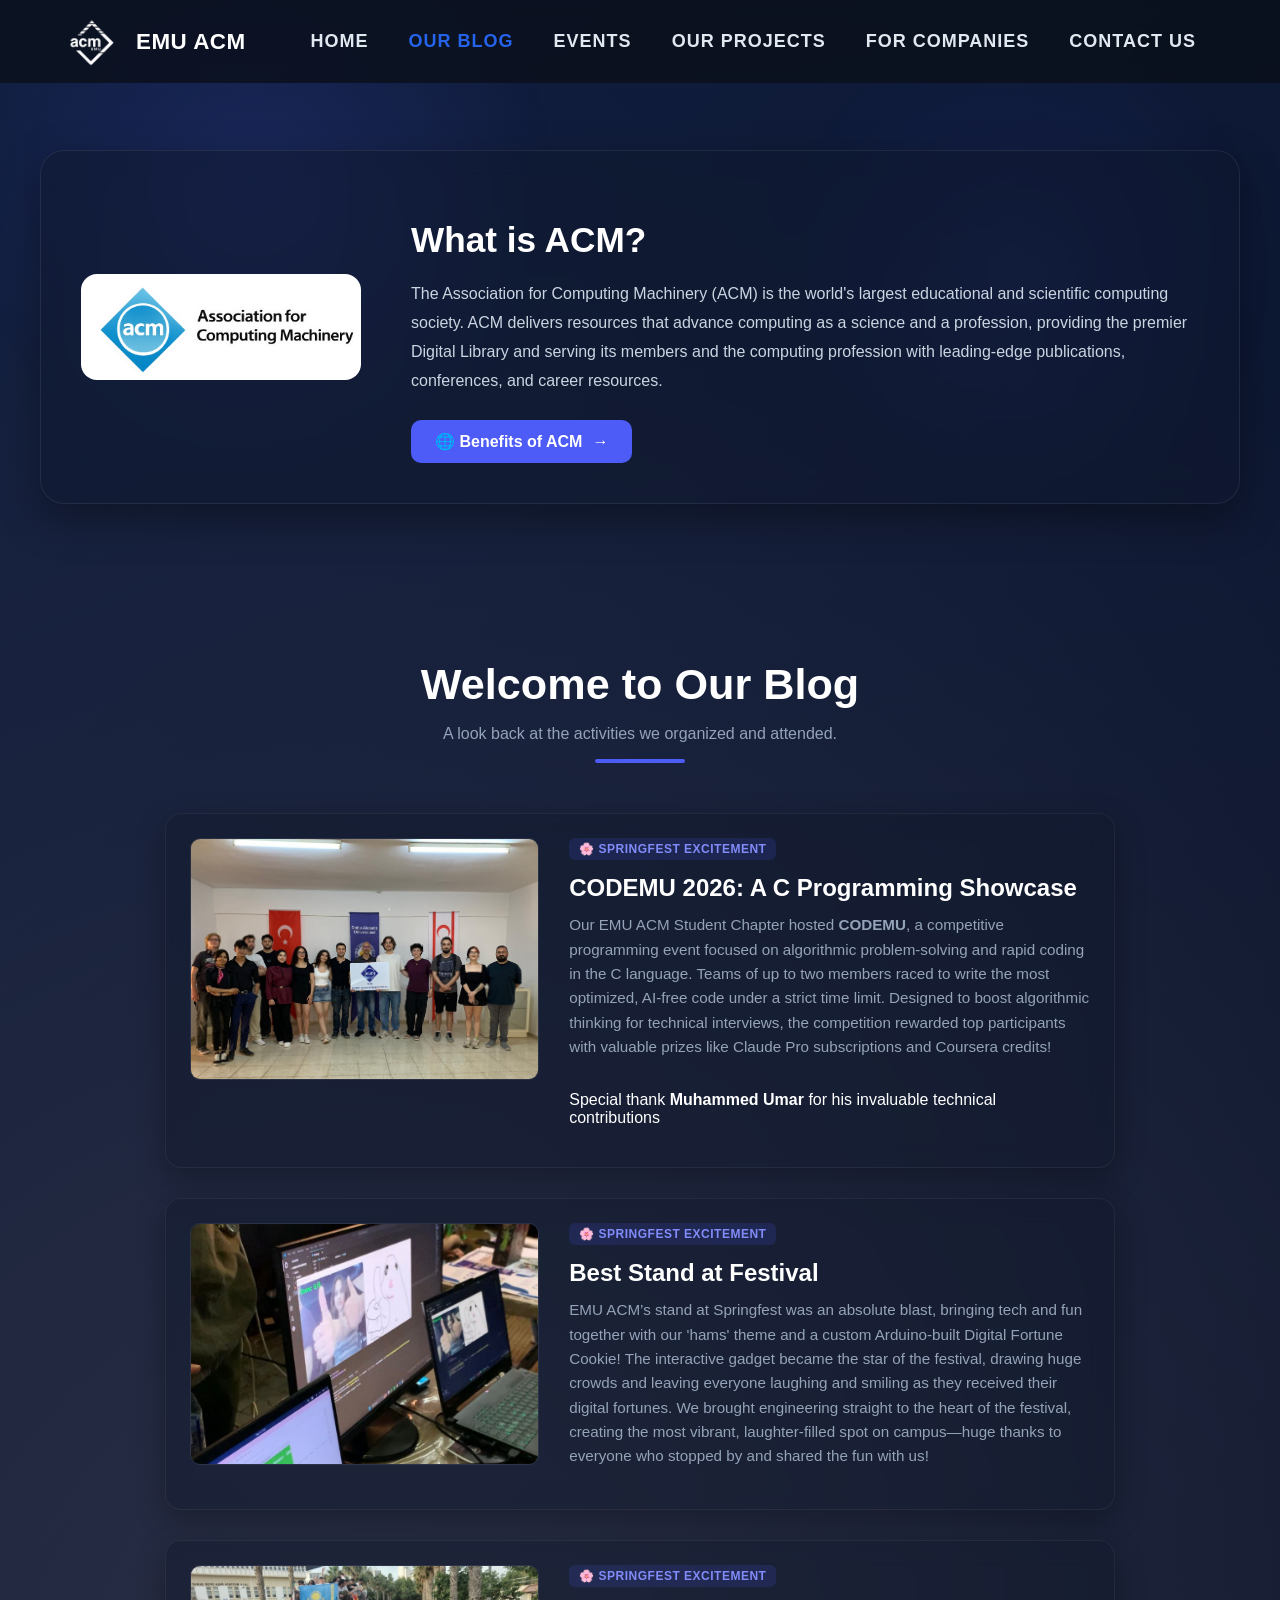
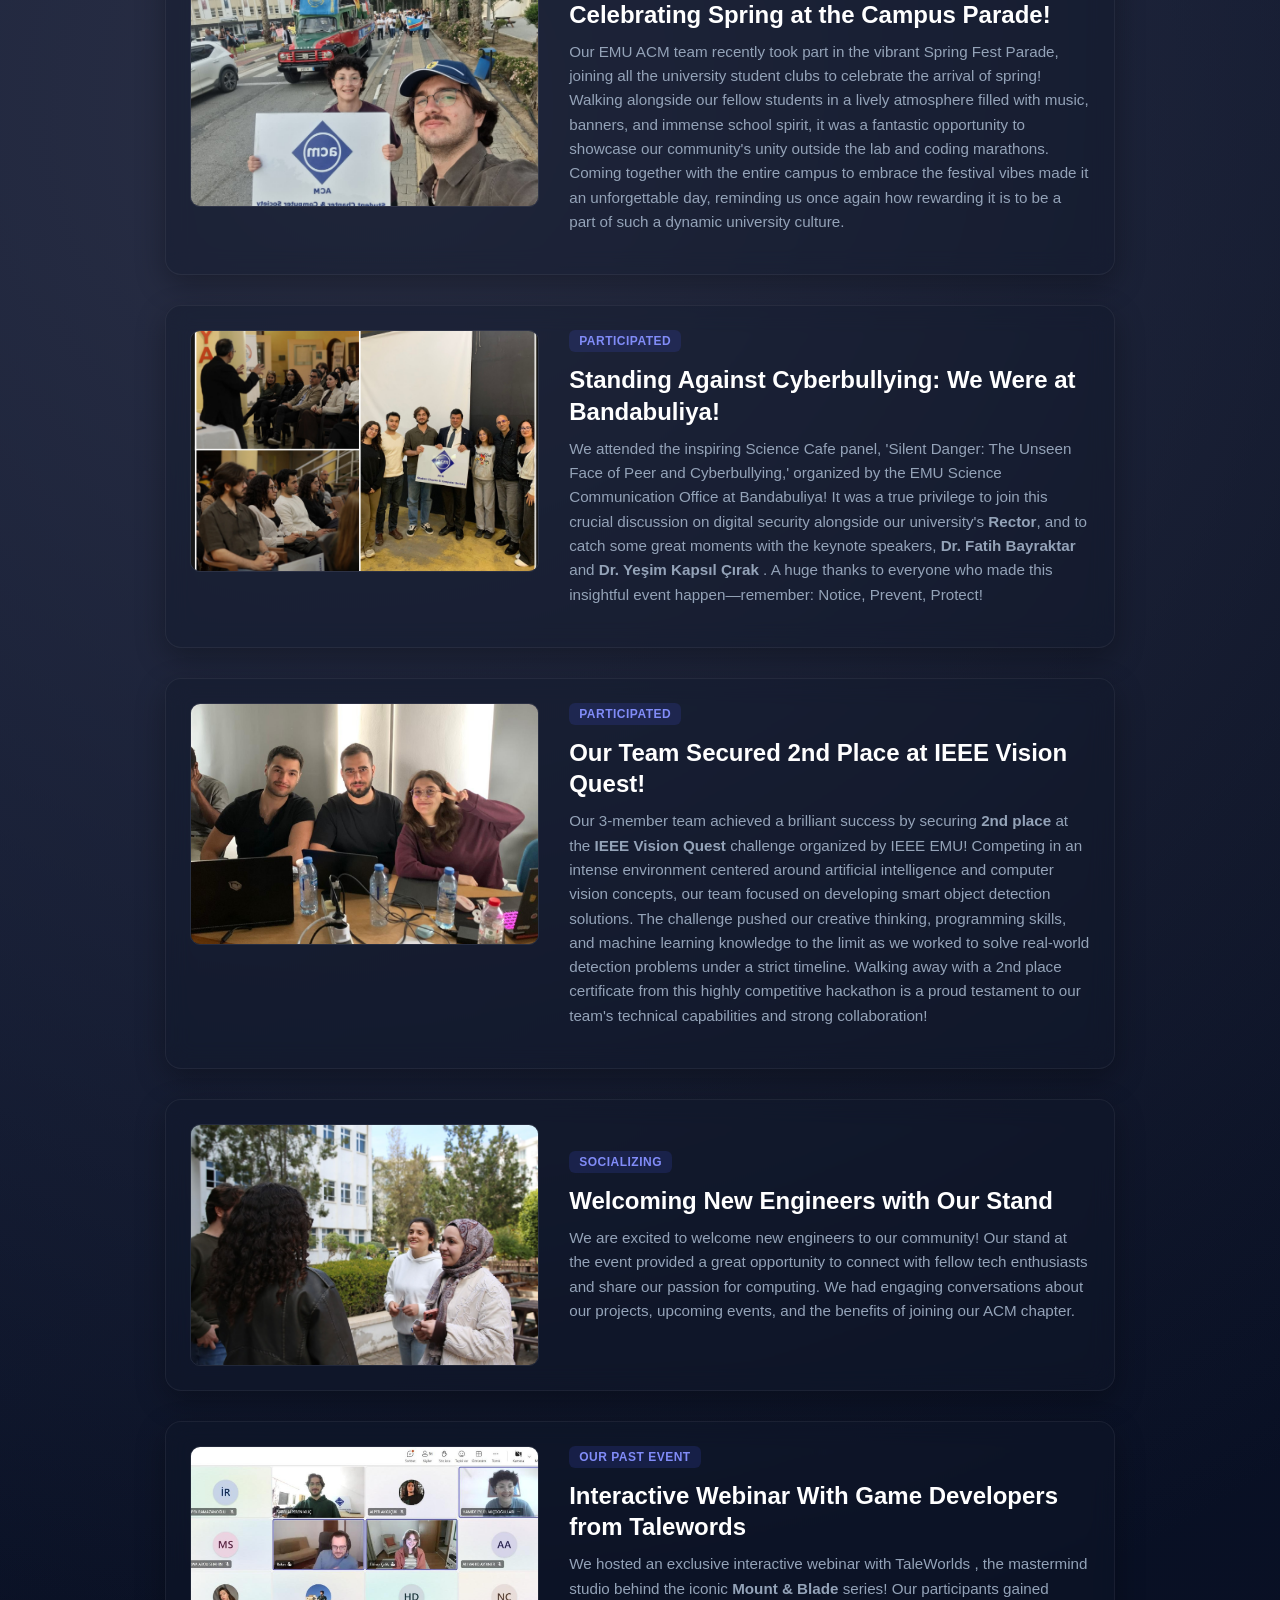
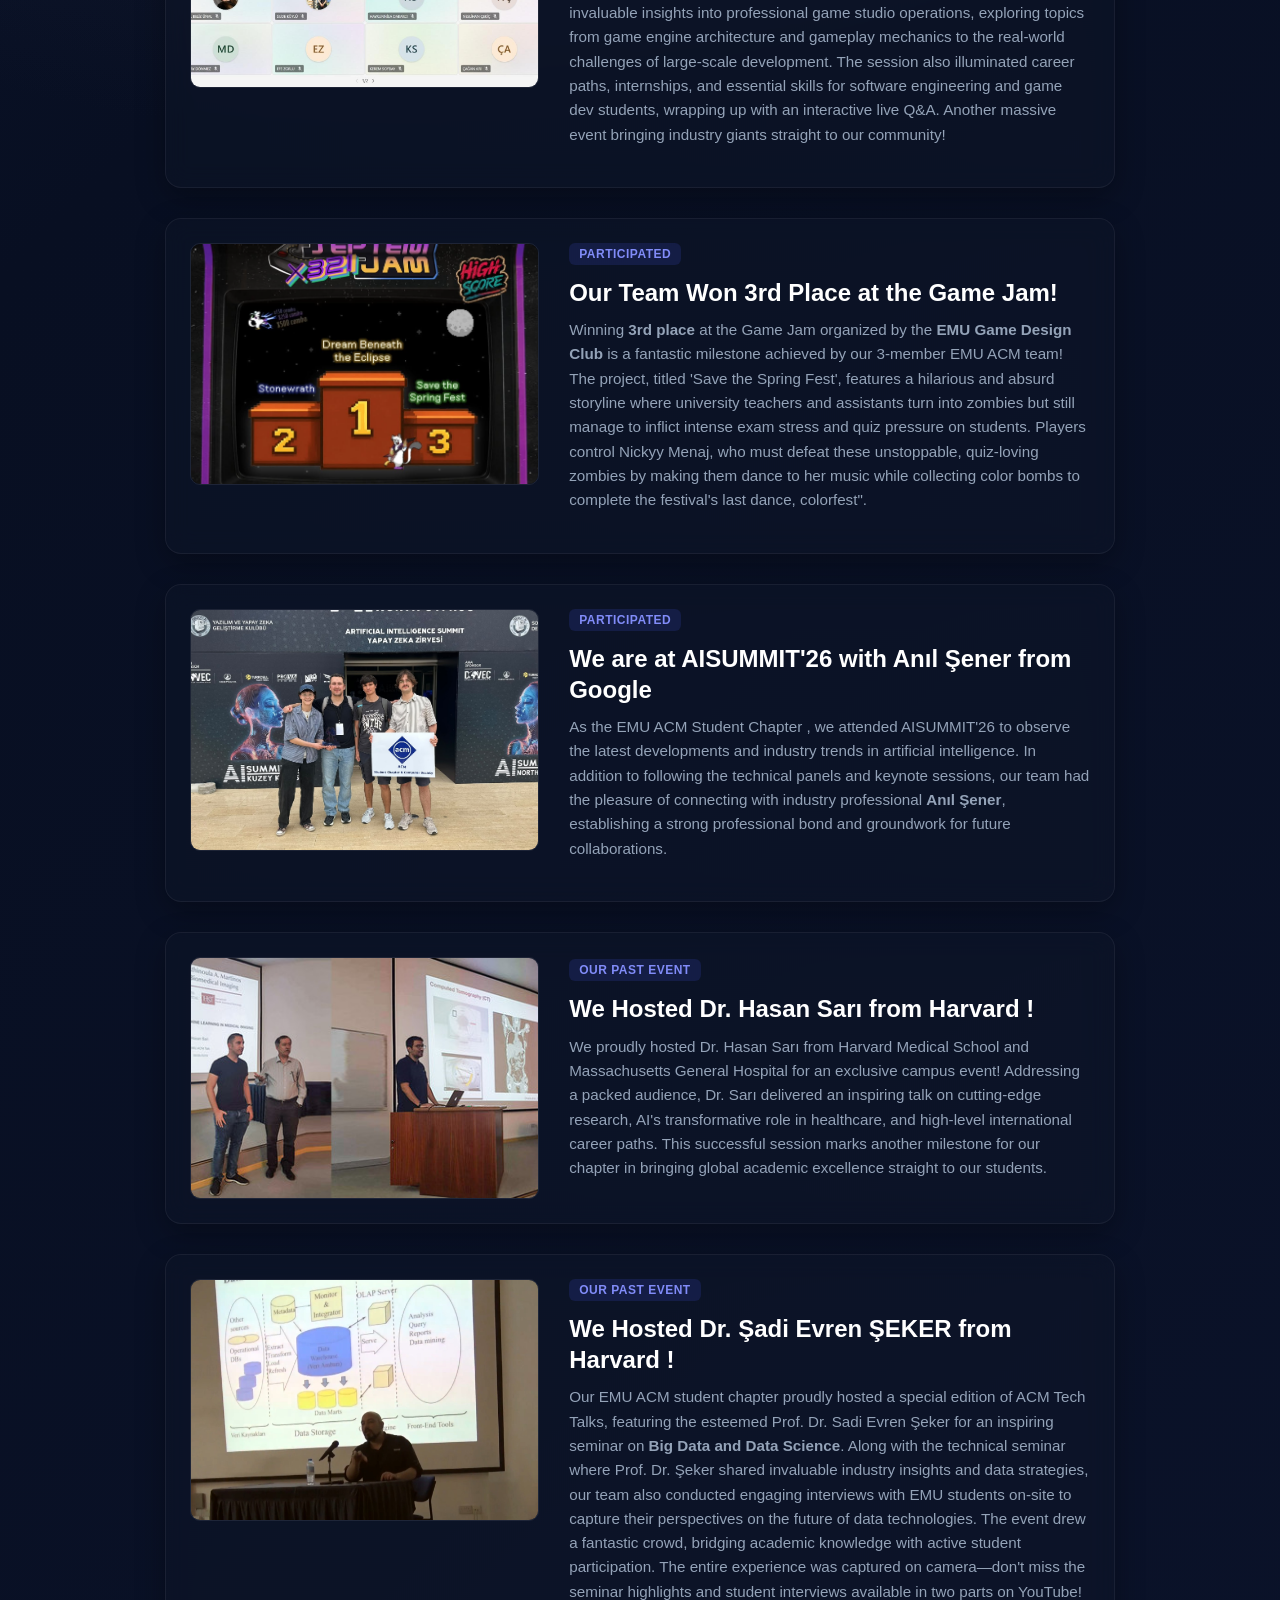
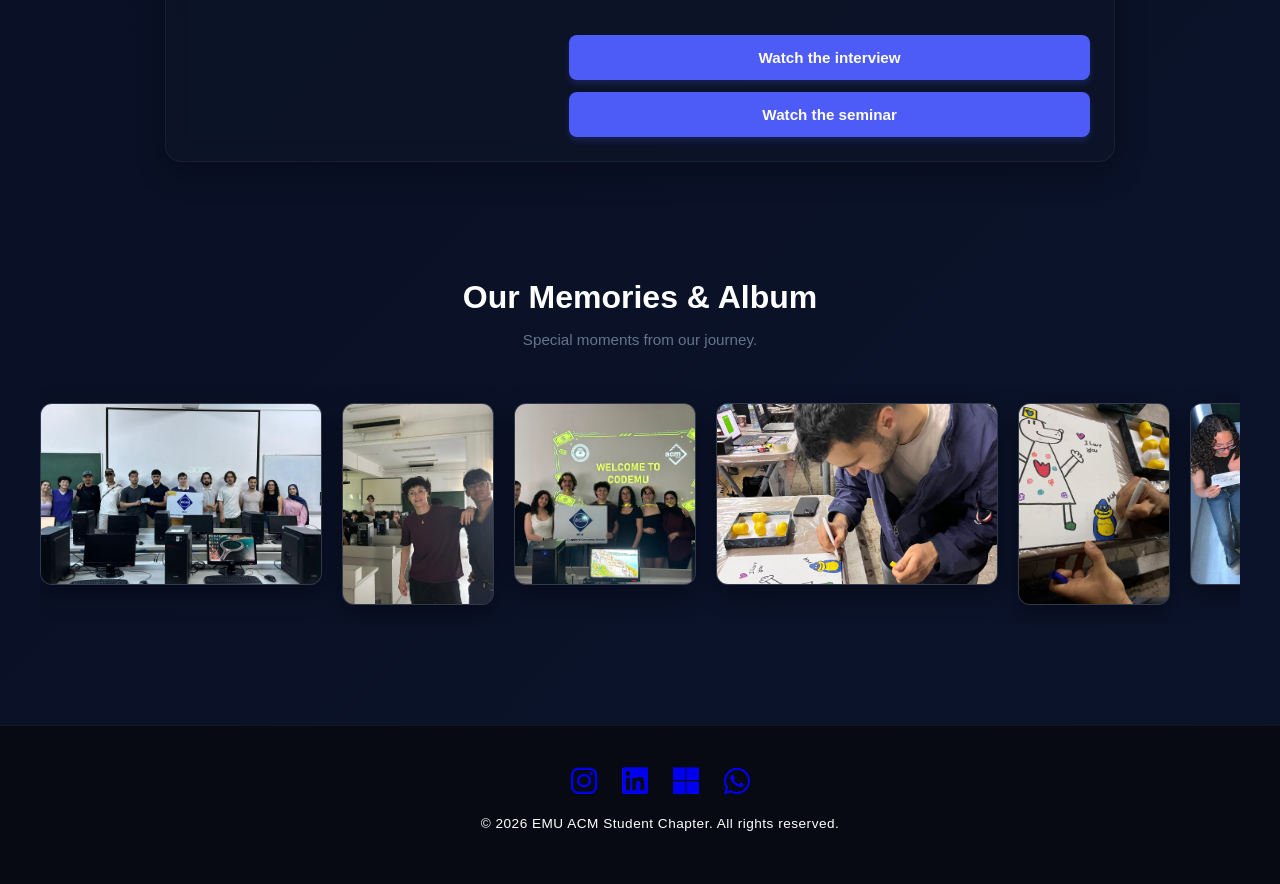
==== blog.html @ b0d52bc9 "update" ====
<!DOCTYPE html>
<html lang="en">

<head>
    <meta charset="UTF-8">
    <meta name="viewport" content="width=device-width, initial-scale=1.0">
    <title>EMU ACM | Blog & Memories
    </title>
    <link rel="stylesheet" href="css/variables.css">
    <link rel="stylesheet" href="css/base.css">
    <link rel="stylesheet" href="css/navbar.css">
    <link rel="stylesheet" href="css/footer.css">
    <link rel="stylesheet" href="css/blog.css">
    <link rel="stylesheet" href="css/responsive.css">
    <link rel="stylesheet" href="css/hero.css">
    <link rel="stylesheet" href="https://cdnjs.cloudflare.com/ajax/libs/font-awesome/6.5.0/css/all.min.css">
</head>

<body>

    <header>
        <div class="logo-container">
            <img src="images/logo.png" class="logo" alt="EMU ACM Logo">
            <h2>EMU ACM</h2>
        </div>
        <nav class="navbar">
            <div class="menu-toggle" id="menu-toggle">&#9776;</div>
            <ul class="nav-links" id="nav-links">
                <li><a href="index.html">Home</a></li>
                <li><a href="blog.html" class="active">Our Blog</a></li>
                <li><a href="events.html">Events</a></li>
                <li><a href="projects.html">Our Projects</a></li>
                <li><a href="companies.html">For Companies</a></li>
                <li><a href="contact.html">Contact Us</a></li>
            </ul>
        </nav>
    </header>



    <section class="what-is-acm-section">
        <!-- 🎯 ÇAKIŞMAYI ÖNLEYEN YENİ İZOLE KART YAPISI -->
        <div class="acm-isolated-card">

            <!-- SOL TARAF: KÜÇÜK VE SABİT LOGO -->
            <div class="acm-isolated-img-box">
                <img src="images/official.jpg" alt="Association for Computing Machinery Logo">
            </div>

            <!-- SAĞ TARAF: YAZILAR VE YENİ LİNK TUŞU -->
            <div class="acm-isolated-text-box">
                <h2>What is ACM?</h2>
                <p>
                    The Association for Computing Machinery (ACM) is the world's largest educational and scientific
                    computing society. ACM delivers resources that advance computing as a science and a profession,
                    providing the premier Digital Library and serving its members and the computing profession with
                    leading-edge publications, conferences, and career resources.
                </p>

                <!-- LİNK BUTONU -->
                <div class="acm-isolated-btn-container">
                    <a href="https://www.acm.org/membership/membership-benefits" target="_blank"
                        class="acm-isolated-btn">
                        🌐 Benefits of ACM <span class="isolated-arrow">→</span>
                    </a>
                </div>
            </div>

        </div>
    </section>



    <section class="past-events-gallery">
        <div class="section-title">
            <h2>Welcome to Our Blog</h2>
            <p>A look back at the activities we organized and attended.</p>
            <div class="title-underline"></div>
        </div>



        <div class="blog-frame-container">

            <div class="blog-image-wrapper">
                <img src="images/events/11.jpeg" alt="Blog Görseli" class="blog-frame-image">
            </div>

            <div class="blog-content-wrapper">
                <span class="blog-meta-tag">🌸 Springfest Excitement </span>
                <h3 class="blog-frame-title">COD<strong>EMU</strong> 2026: A C Programming Showcase</h3>
                <p class="blog-frame-text">
                    Our EMU ACM Student Chapter hosted <strong>CODEMU</strong>, a competitive programming event focused
                    on algorithmic problem-solving and rapid coding in the C language. Teams of up to two members raced
                    to write the most optimized, AI-free code under a strict time limit. Designed to boost algorithmic
                    thinking for technical interviews, the competition rewarded top participants with valuable prizes
                    like Claude Pro subscriptions and Coursera credits!
                </p>
                <p>
                    Special thank <strong>Muhammed Umar</strong> for his invaluable technical contributions
                </p>
            </div>

        </div>





        <div class="blog-frame-container">

            <div class="blog-image-wrapper">
                <img src="images/events/12.jpeg" alt="Blog Görseli" class="blog-frame-image">
            </div>

            <div class="blog-content-wrapper">
                <span class="blog-meta-tag">🌸 Springfest Excitement </span>
                <h3 class="blog-frame-title">Best Stand at Festival </h3>
                <p class="blog-frame-text">
                    EMU ACM’s stand at Springfest was an absolute blast, bringing tech and fun together with our 'hams'
                    theme and a custom Arduino-built Digital Fortune Cookie! The interactive gadget became the star of
                    the festival, drawing huge crowds and leaving everyone laughing and smiling as they received their
                    digital fortunes. We brought engineering straight to the heart of the festival, creating the most
                    vibrant, laughter-filled spot on campus—huge thanks to everyone who stopped by and shared the fun
                    with us!
                </p>
            </div>

        </div>


        <div class="blog-frame-container">

            <div class="blog-image-wrapper">
                <img src="images/events/8.jpeg" alt="Blog Görseli" class="blog-frame-image">
            </div>

            <div class="blog-content-wrapper">
                <span class="blog-meta-tag">🌸 Springfest Excitement </span>
                <h3 class="blog-frame-title">Celebrating Spring at the Campus Parade!</h3>
                <p class="blog-frame-text">
                    Our EMU ACM team recently took part in the vibrant Spring Fest Parade, joining all the university
                    student clubs to celebrate the arrival of spring! Walking alongside our fellow students in a lively
                    atmosphere filled with music, banners, and immense school spirit, it was a fantastic opportunity to
                    showcase our community's unity outside the lab and coding marathons. Coming together with the entire
                    campus to embrace the festival vibes made it an unforgettable day, reminding us once again how
                    rewarding it is to be a part of such a dynamic university culture.
                </p>
            </div>

        </div>

        <div class="blog-frame-container">

            <div class="blog-image-wrapper">
                <img src="images/events/4.png" alt="Blog Görseli" class="blog-frame-image">
            </div>

            <div class="blog-content-wrapper">
                <span class="blog-meta-tag">Participated</span>
                <h3 class="blog-frame-title">Standing Against Cyberbullying: We Were at Bandabuliya!</h3>
                <p class="blog-frame-text">
                    We attended the inspiring Science Cafe panel, 'Silent Danger: The Unseen Face of Peer and
                    Cyberbullying,' organized by the EMU Science Communication Office at Bandabuliya! It was a true
                    privilege to join this crucial discussion on digital security alongside our university's <strong>
                        Rector</strong>, and to catch some great moments with the keynote speakers, <strong> Dr. Fatih
                        Bayraktar </strong> and <strong>Dr. Yeşim Kapsıl Çırak</strong> . A huge thanks to everyone who
                    made this insightful event happen—remember: Notice, Prevent, Protect!
                </p>
            </div>

        </div>


        <div class="blog-frame-container">

            <div class="blog-image-wrapper">
                <img src="images/events/9.jpg" alt="Blog Görseli" class="blog-frame-image">
            </div>

            <div class="blog-content-wrapper">
                <span class="blog-meta-tag">Participated</span>
                <h3 class="blog-frame-title">Our Team Secured 2nd Place at IEEE Vision Quest!</h3>
                <p class="blog-frame-text">
                    Our 3-member team achieved a brilliant success by securing <strong>2nd place</strong> at the
                    <strong>IEEE Vision Quest</strong> challenge organized by IEEE EMU! Competing in an intense
                    environment centered around artificial intelligence and computer vision concepts, our team focused
                    on developing smart object detection solutions. The challenge pushed our creative thinking,
                    programming skills, and machine learning knowledge to the limit as we worked to solve real-world
                    detection problems under a strict timeline. Walking away with a 2nd place certificate from this
                    highly competitive hackathon is a proud testament to our team's technical capabilities and strong
                    collaboration!
                </p>
            </div>

        </div>



        <div class="blog-frame-container">

            <div class="blog-image-wrapper">
                <img src="images/events/6.jpeg" alt="Blog Görseli" class="blog-frame-image">
            </div>

            <div class="blog-content-wrapper">
                <span class="blog-meta-tag">Socializing</span>
                <h3 class="blog-frame-title">Welcoming New Engineers with Our Stand</h3>
                <p class="blog-frame-text">
                    We are excited to welcome new engineers to our community! Our stand at the event provided a great
                    opportunity to connect with fellow tech enthusiasts and share our passion for computing. We had
                    engaging conversations about our projects, upcoming events, and the benefits of joining our ACM
                    chapter.
                </p>
            </div>

        </div>



        <div class="blog-frame-container">

            <div class="blog-image-wrapper">
                <img src="images/events/3.jpeg" alt="Blog Görseli" class="blog-frame-image">
            </div>

            <div class="blog-content-wrapper">
                <span class="blog-meta-tag">Our Past Event</span>
                <h3 class="blog-frame-title">Interactive Webinar With Game Developers from Talewords </h3>
                <p class="blog-frame-text">
                    We hosted an exclusive interactive webinar with TaleWorlds , the mastermind studio behind the iconic
                    <strong>Mount & Blade</strong> series! Our participants gained invaluable insights into professional
                    game studio operations, exploring topics from game engine architecture and gameplay mechanics to the
                    real-world challenges of large-scale development. The session also illuminated career paths,
                    internships, and essential skills for software engineering and game dev students, wrapping up with
                    an interactive live Q&A. Another massive event bringing industry giants straight to our community!
                </p>
            </div>

        </div>

        <div class="blog-frame-container">

            <div class="blog-image-wrapper">
                <img src="images/events/7.png" alt="Blog Görseli" class="blog-frame-image">
            </div>

            <div class="blog-content-wrapper">
                <span class="blog-meta-tag">Participated</span>
                <h3 class="blog-frame-title">Our Team Won 3rd Place at the Game Jam! </h3>
                <p class="blog-frame-text">
                    Winning <strong>3rd place</strong> at the Game Jam organized by the <strong>EMU Game Design
                        Club</strong> is a fantastic milestone achieved by our 3-member EMU ACM team! The project,
                    titled 'Save the Spring Fest', features a hilarious and absurd storyline where university teachers
                    and assistants turn into zombies but still manage to inflict intense exam stress and quiz pressure
                    on students. Players control Nickyy Menaj, who must defeat these unstoppable, quiz-loving zombies by
                    making them dance to her music while collecting color bombs to complete the festival's last dance,
                    colorfest".
                </p>
            </div>

        </div>



        <div class="blog-frame-container">

            <div class="blog-image-wrapper">
                <img src="images/events/5.jpeg" alt="Blog Görseli" class="blog-frame-image">
            </div>

            <div class="blog-content-wrapper">
                <span class="blog-meta-tag">Participated</span>
                <h3 class="blog-frame-title">We are at AISUMMIT'26 with Anıl Şener from Google </h3>
                <p class="blog-frame-text">
                    As the EMU ACM Student Chapter , we attended AISUMMIT'26 to observe the latest developments and
                    industry trends in artificial intelligence. In addition to following the technical panels and
                    keynote sessions, our team had the pleasure of connecting with industry professional <strong>Anıl
                        Şener</strong>, establishing a strong professional bond and groundwork for future
                    collaborations.
                </p>
            </div>

        </div>

        <div class="blog-frame-container">

            <div class="blog-image-wrapper">
                <img src="images/events/2.jpg" alt="Blog Görseli" class="blog-frame-image">
            </div>

            <div class="blog-content-wrapper">
                <span class="blog-meta-tag">Our Past Event</span>
                <h3 class="blog-frame-title">We Hosted Dr. Hasan Sarı from Harvard !</h3>
                <p class="blog-frame-text">
                    We proudly hosted Dr. Hasan Sarı from Harvard Medical School and Massachusetts General Hospital for
                    an exclusive campus event! Addressing a packed audience, Dr. Sarı delivered an inspiring talk on
                    cutting-edge research, AI's transformative role in healthcare, and high-level international career
                    paths. This successful session marks another milestone for our chapter in bringing global academic
                    excellence straight to our students.
                </p>
            </div>

        </div>

        <div class="blog-frame-container">

            <div class="blog-image-wrapper">
                <img src="images/events/10.png" alt="Blog Görseli" class="blog-frame-image">
            </div>

            <div class="blog-content-wrapper">
                <span class="blog-meta-tag">Our Past Event</span>
                <h3 class="blog-frame-title">We Hosted Dr. Şadi Evren ŞEKER from Harvard !</h3>
                <p class="blog-frame-text">
                    Our EMU ACM student chapter proudly hosted a special edition of ACM Tech Talks, featuring the
                    esteemed Prof. Dr. Sadi Evren Şeker for an inspiring seminar on <strong>Big Data and Data
                        Science</strong>. Along with the technical seminar where Prof. Dr. Şeker shared invaluable
                    industry insights and data strategies, our team also conducted engaging interviews with EMU students
                    on-site to capture their perspectives on the future of data technologies. The event drew a fantastic
                    crowd, bridging academic knowledge with active student participation. The entire experience was
                    captured on camera—don't miss the seminar highlights and student interviews available in two parts
                    on YouTube!
                </p>

                <div class="project-action-link">

                    <a href="https://youtu.be/VultcOGrxmI?is=ZprTjUuqo9QOZh0y" target="_blank"
                        style="color: #4d5bf7; text-decoration: none; font-weight: 600; font-size: 0.95rem; gap: 30px;">
                        Watch the interview
                    </a>

                    <a href="https://youtu.be/VIwqk6O7asI?is=0S0cOuzL2k2lIIoB" target="_blank"
                        style="color: #4d5bf7; text-decoration: none; font-weight: 600; font-size: 0.95rem;">
                        Watch the seminar
                    </a>
                </div>

            </div>
        </div>
        </div>


        <section class="acm-album-section">
            <div class="album-title-container">
                <h2>Our Memories & Album</h2>
                <p>Special moments from our journey.</p>
            </div>

            <div class="marquee-wrapper">
                <div class="marquee-track">

                    <div class="marquee-item landscape">
                        <img src="images/memories/m1.jpeg" alt="1">
                    </div>
                    <div class="marquee-item portrait">
                        <img src="images/memories/m2.jpeg" alt="2">
                    </div>
                    <div class="marquee-item square">
                        <img src="images/memories/m3.jpeg" alt="3">
                    </div>
                    <div class="marquee-item landscape">
                        <img src="images/memories/m4.jpeg" alt="4">
                    </div>
                    <div class="marquee-item portrait">
                        <img src="images/memories/m5.jpeg" alt="5">
                    </div>
                    <div class="marquee-item square">
                        <img src="images/memories/m6.jpeg" alt="6">
                    </div>

                    <div class="marquee-item square">
                        <img src="images/memories/m7.jpeg" alt="7">
                    </div>

                    <div class="marquee-item square">
                        <img src="images/memories/m8.jpeg" alt="8">
                    </div>

                    <div class="marquee-item landscape">
                        <img src="images/memories/m9.jpeg" alt="9">
                    </div>
                    <div class="marquee-item portrait">
                        <img src="images/memories/m10.jpeg" alt="10">
                    </div>
                    <div class="marquee-item square">
                        <img src="images/memories/m11.jpeg" alt="11">
                    </div>
                    <div class="marquee-item landscape">
                        <img src="images/memories/m12.jpeg" alt="12">
                    </div>
                    <div class="marquee-item portrait">
                        <img src="images/memories/m13.jpeg" alt="13">
                    </div>
                    <div class="marquee-item square">
                        <img src="images/memories/m14.jpeg" alt="14">
                    </div>

                    <div class="marquee-item square">
                        <img src="images/memories/m15.jpeg" alt="15">
                    </div>

                    <div class="marquee-item square">
                        <img src="images/memories/m16.jpeg" alt="16">
                    </div>

                    <div class="marquee-item square">
                        <img src="images/memories/m17.jpeg" alt="17">
                    </div>

                    <div class="marquee-item square">
                        <img src="images/memories/m18.jpeg" alt="18">
                    </div>

                    <div class="marquee-item square">
                        <img src="images/memories/m19.jpeg" alt="19">
                    </div>

                    <div class="marquee-item square">
                        <img src="images/memories/m20.jpeg" alt="20">
                    </div>


                    <div class="marquee-item landscape">
                        <img src="images/memories/m1.jpeg" alt="1">
                    </div>
                    <div class="marquee-item portrait">
                        <img src="images/memories/m2.jpeg" alt="2">
                    </div>
                    <div class="marquee-item square">
                        <img src="images/memories/m3.jpeg" alt="3">
                    </div>
                    <div class="marquee-item landscape">
                        <img src="images/memories/m4.jpeg" alt="4">
                    </div>
                    <div class="marquee-item portrait">
                        <img src="images/memories/m5.jpeg" alt="5">
                    </div>
                    <div class="marquee-item square">
                        <img src="images/memories/m6.jpeg" alt="6">
                    </div>

                    <div class="marquee-item square">
                        <img src="images/memories/m7.jpeg" alt="7">
                    </div>

                    <div class="marquee-item square">
                        <img src="images/memories/m8.jpeg" alt="8">
                    </div>

                    <div class="marquee-item landscape">
                        <img src="images/memories/m9.jpeg" alt="9">
                    </div>
                    <div class="marquee-item portrait">
                        <img src="images/memories/m10.jpeg" alt="10">
                    </div>
                    <div class="marquee-item square">
                        <img src="images/memories/m11.jpeg" alt="11">
                    </div>
                    <div class="marquee-item landscape">
                        <img src="images/memories/m12.jpeg" alt="12">
                    </div>
                    <div class="marquee-item portrait">
                        <img src="images/memories/m13.jpeg" alt="13">
                    </div>
                    <div class="marquee-item square">
                        <img src="images/memories/m14.jpeg" alt="14">
                    </div>

                    <div class="marquee-item square">
                        <img src="images/memories/m15.jpeg" alt="15">
                    </div>

                    <div class="marquee-item square">
                        <img src="images/memories/m16.jpeg" alt="16">
                    </div>

                    <div class="marquee-item square">
                        <img src="images/memories/m17.jpeg" alt="17">
                    </div>

                    <div class="marquee-item square">
                        <img src="images/memories/m18.jpeg" alt="18">
                    </div>

                    <div class="marquee-item square">
                        <img src="images/memories/m19.jpeg" alt="19">
                    </div>

                    <div class="marquee-item square">
                        <img src="images/memories/m20.jpeg" alt="20">
                    </div>
                </div>
            </div>
        </section>
            
        <script>
            // Mobil Menü Toggle
            const toggle = document.getElementById("menu-toggle");
            const navLinks = document.getElementById("nav-links");
            toggle.addEventListener("click", () => {
                navLinks.classList.toggle("active");
            });

        </script>
    </section>

    <div id="kanzi-skater">
        <img src="images/sur.gif" alt="Kanzi" autoplay muted loop>
    </div>

    <script>
        const kanzi = document.getElementById("kanzi-skater");

        kanzi.addEventListener("click", () => {
        kanzi.classList.add("fall");
        });
    </script>

     <footer>
        <div class="footer-socials">
            <a href="https://www.instagram.com/emu_acm" target="_blank"><i class="fab fa-instagram"></i></a>
            <a href="https://www.linkedin.com/company/emu-acm-student-chapter/" target="_blank"><i class="fab fa-linkedin"></i></a>
            <a href="https://teams.microsoft.com/l/team/19%3A9Vv_E9N7-743a4QBg-4vyO_NdmyQ-X5nA3ak_rE4r1o1%40thread.tacv2/conversations?groupId=bd7922af-b872-4b1f-a3a2-d203bad649ba&tenantId=9696b0a8-9e29-43ab-9fe5-b03aa9431d88" target="_blank"><i class="fab fa-microsoft"></i></a>
            <a href="https://chat.whatsapp.com/BDj3ghU22f7ATfSMXpbVHL" target="_blank"><i class="fab fa-whatsapp"></i></a>
        </div>
        <p>© 2026 EMU ACM Student Chapter. All rights reserved.</p>
    </footer>

</body>
</html>
---- css/base.css ----
html{
scroll-behavior:smooth;
}

body{
margin:0;
font-family:Arial,sans-serif;
color:white;

background:
radial-gradient(circle at 30% 30%,#2a2f45 0%,transparent 40%),
linear-gradient(135deg,#111f41,#080f22,#0b132b);
}

section{
padding:60px 20px;
text-align:center;
}

button{
background:#ff6b3d;
border:none;
padding:14px 28px;
border-radius:10px;
color:white;
font-weight:600;
cursor:pointer;
}

button:hover{
background:#ff7f50;
}

.container{
max-width:1000px;
margin:0 auto;
padding:0 20px;
}

.btn-primary{
display:inline-block;
padding:15px 40px;
background:#4d5bf7;
color:white;
text-decoration:none;
border-radius:50px;
font-weight:600;
transition:.3s;
}

.btn-primary:hover{
background:#3b48e5;
box-shadow:0 10px 30px rgba(77,91,247,.4);
}


/* ==========================================================================
   3. GENEL SAYFA BAŞLIKLARI (Page Header)
   ========================================================================== */
.page-header {
    text-align: center;
    padding: 60px 20px 40px 20px;
}

.page-header h1 {
    font-size: 2.5rem;
    margin-bottom: 12px;
}

.page-header p {
    color: var(--text-muted);
    font-size: 1.1rem;
    max-width: 600px;
    margin: 0 auto;
}



body::before{
    content:"";
    position:fixed;
    inset:0;
    pointer-events:none;

    background:
        radial-gradient(circle at 20% 20%, rgba(77,91,247,.15), transparent 300px),
        radial-gradient(circle at 80% 30%, rgba(77,91,247,.1), transparent 250px);

    animation: pulseGlow 6s ease-in-out infinite;
}

@keyframes pulseGlow{
    0%,100%{
        opacity:.4;
    }
    50%{
        opacity:1;
    }
}
---- css/navbar.css ----
main {
    padding-top: 90px;
    margin-top: 0;
}

body{
    padding-top: 70px;
}

.navbar{
display:flex;
justify-content:space-between;
align-items:center;
padding:20px;
position:relative;
}

.menu-toggle{
display:none !important;
}

.nav-links{
display:flex !important;
flex-direction:row !important;
list-style:none;
gap:40px;
margin:0;
padding:0;
}

.nav-links.active{
display:flex;
}

.nav-links li{
display:inline-block;
}

.nav-links a{
color:#e2e8f0;
text-decoration:none;
font-size:1.125rem;
font-weight:600;
text-transform:uppercase;
letter-spacing:1px;
transition:color .3s ease;
}

.nav-links a:hover,
.nav-links a.active{
color:#2563eb;
}

.logo-container {
    display: flex;
    align-items: center;
    gap: 12px;
}

.logo {
    height: 60px;
    width: auto;
}

.logo-container h2 {
    font-size: 1.4rem;
    font-weight: 700;
    letter-spacing: 0.5px;
}


/* ==========================================================================
   2. HEADER & NAVIGASYON (Üst Menü)
   ========================================================================== */
header {
    position: fixed;
    top: 0;
    left: 0;
    width: 100%;

    display: flex;
    justify-content: space-between;
    align-items: center;

    padding: 10px 5%;
    box-sizing: border-box;

    background-color: rgba(11, 15, 25, 0.8);
    backdrop-filter: blur(12px);

    z-index: 9999;
}

.hero {
    min-height: 90vh;
}
html,
body{
    overflow-x:hidden;
    max-width:100%;
}
---- css/footer.css ----
/* ==========================================================================
   8. FOOTER (Sayfa Alt Bilgisi)
   ========================================================================== */

.footer-socials{
display:flex;
justify-content:center;
gap:25px;
margin-bottom:20px;
}

/* 📌 KESİN EN ALTTA TUTMA EMİRİ (`image_d9621c.jpg` ve `image_d8e25b.jpg` Düzeltmesi) */
footer, .footer, #footer {
    margin-top: auto; /* Sayfa içi kısa olsa bile kendini en alta kilitler */
    width: 100%;
    background-color: #070a12;
    padding: 40px 20px;
    text-align: center;
    border-top: 1px solid rgba(255, 255, 255, 0.05);
}


.footer-socials a:hover {
    transform: scale(1.15);
}
footer p {
    color: var(--text-muted);
    font-size: 0.85rem;
    letter-spacing: 0.5px;
}

.footer-socials a i {
    font-size: 30px !important;
}

.footer-socials a {
    width: auto !important;
    height: auto !important;
}
---- css/blog.css ----
.blog-frame-container{
    display:flex;
    align-items:stretch;
    gap:30px;
    background:rgba(15,23,42,.4);
    backdrop-filter:blur(12px);
    padding:24px;
    border-radius:16px;
    border:1px solid rgba(255,255,255,.06);
    max-width:950px;
    margin:30px auto;
    box-sizing:border-box;
    box-shadow:0 10px 30px rgba(0,0,0,.3);
    transition:transform .3s ease,border-color .3s ease;
}

.blog-frame-container:hover{
    transform:translateY(-4px);
    border-color:rgba(77,91,247,.3);
}

.blog-image-wrapper{
    flex:1;
    min-width:280px;
    max-width:400px;
    height:240px;
    border-radius:10px;
    overflow:hidden;
    border:1px solid rgba(255,255,255,.08);
}

.blog-frame-image{
    width:100%;
    height:100%;
    object-fit:cover;
    object-position:center;
    display:block;
}

.blog-content-wrapper{
    flex:1.5;
    display:flex;
    flex-direction:column;
    justify-content:center;
    text-align:left;
}

.blog-meta-tag{
    align-self:flex-start;
    background:rgba(77,91,247,.15);
    color:#818cf8;
    padding:4px 10px;
    border-radius:6px;
    font-size:.75rem;
    font-weight:600;
    text-transform:uppercase;
    letter-spacing:.5px;
    margin-bottom:12px;
}

.blog-frame-title{
    color:#fff;
    font-size:1.5rem;
    margin:0 0 10px;
    font-weight:700;
    line-height:1.3;
}

.blog-frame-text{
    color:#94a3b8;
    font-size:.95rem;
    line-height:1.6;
    margin:0 0 16px;
}


.acm-frame-link-wrapper{
    margin-top:20px;
    display:block;
}

.acm-frame-btn{
    display:inline-flex;
    align-items:center;
    gap:8px;
    background:#4d5bf7;
    color:#fff;
    text-decoration:none;
    padding:10px 22px;
    border-radius:8px;
    font-size:.9rem;
    font-weight:600;
}

.acm-frame-btn:hover{
    background:#ff6b35;
    transform:translateY(-2px);
}

.btn-arrow{
    transition:transform .2s ease;
}

.acm-frame-btn:hover .btn-arrow{
    transform:translateX(4px);
}

.acm-album-section{
    width:100%;
    padding:60px 0;
    overflow:hidden;
}

.album-title-container{
    text-align:center;
    margin-bottom:35px;
}

.marquee-wrapper{
    width:100%;
    overflow:hidden;
    display:flex;
    position:relative;
    padding:20px 0;
}

.marquee-track{
    display:flex;
    width:max-content;
    gap:20px;
    animation:scrollMarquee 25s linear infinite;
}

.marquee-item{
    overflow:hidden;
    border-radius:12px;
}


.album-title-container p{
    color:#94a3b8;
    font-size:1rem;
}


.marquee-item.landscape{
    width:320px;
    height:220px;
}

.marquee-item.portrait{
    width:220px;
    height:320px;
}

.marquee-item.square{
    width:260px;
    height:260px;
}

.marquee-item:hover{
    transform:translateY(-6px);
    transition:.3s;
}

.past-events-gallery{
    max-width:1200px;
    margin:auto;
    padding:40px 20px;
}

.section-title{
    text-align:center;
    margin-bottom:50px;
}

.section-title h2{
    font-size:2.7rem;
    color:#fff;
    margin-bottom:10px;
}

.section-title p{
    color:#94a3b8;
}

.title-underline{
    width:90px;
    height:4px;
    background:#4d5bf7;
    margin:15px auto 0;
    border-radius:10px;
}

.project-action-link{
    margin-top:15px;
}

/* ==========================================================================
   INFINITE GALERİ ALBÜMÜ CSS TASARIMI (Sonsuz Kayma Efekti)
   ========================================================================== */

.acm-album-section {
    width: 100%;
    padding: 60px 0;
    background: transparent;
    overflow: hidden; /* Taşmaları gizlemesi kritik kanka */
}

.album-title-container {
    text-align: center;
    margin-bottom: 35px;
    padding: 0 20px;
}

.album-title-container h2 {
    color: #ffffff;
    font-size: 2rem;
    font-weight: 700;
    margin-bottom: 8px;
}

.album-title-container p {
    color: #64748b;
    font-size: 0.95rem;
}

/* Kaydırma Sahnesi Kapsayıcısı */
.marquee-wrapper {
    width: 100%;
    overflow: hidden;
    display: flex;
    position: relative;
    padding: 20px 0;
}

/* Fotoğrafların Dizildiği Ray */
.marquee-track {
    display: flex;
    width: max-content;
    gap: 20px;
    animation: scrollMarquee 25s linear infinite; /* 25 saniyede bir tam tur döner */
}

/* 🎯 MOUSE ÜZERİNE GELDİĞİNDE AKIŞI DURDURMA */
.marquee-wrapper:hover .marquee-track {
    animation-play-state: paused;
}

/* Her Bir Fotoğraf Çerçevesi */
.marquee-item {
    overflow: hidden;
    border-radius: 12px;
    border: 1px solid rgba(255, 255, 255, 0.08);
    box-shadow: 0 8px 25px rgba(0, 0, 0, 0.4);
    background: #1e293b;
    transition: transform 0.4s cubic-bezier(0.165, 0.84, 0.44, 1), 
                box-shadow 0.4s ease, 
                border-color 0.4s ease;
    cursor: pointer;
}

/* 🎯 MOUSE ÜZERİNE GELDİĞİNDE BÜYÜME VE PARLAMA EFECTİ */
.marquee-item:hover {
    transform: scale(1.12) translateY(-5px) !important; /* Fotoğrafı öne doğru büyütür */
    z-index: 10;
    border-color: #4d5bf7; /* Kulüp mavisi çerçeve parlaması */
    box-shadow: 0 15px 35px rgba(77, 91, 247, 0.35);
}

.marquee-item img {
    width: 100%;
    height: 100%;
    object-fit: cover;
    display: block;
    transition: filter 0.3s ease;
}

/* İSTEDİĞİN FARKLI BOYUTLANDIRMA SEÇENEKLERİ (Kombinasyon) */
.marquee-item.landscape {
    width: 280px;
    height: 180px;
}

.marquee-item.portrait {
    width: 150px;
    height: 200px;
}

.marquee-item.square {
    width: 180px;
    height: 180px;
}
.what-is-acm-section{
    max-width:1200px;
    margin:80px auto;
    padding:0 20px;
}

.acm-isolated-card{
    display:flex;
    align-items:center;
    gap:50px;

    background:rgba(15,23,42,.45);
    backdrop-filter:blur(12px);

    border:1px solid rgba(255,255,255,.08);
    border-radius:24px;

    padding:40px;
    box-shadow:0 15px 40px rgba(0,0,0,.35);
}

.acm-isolated-img-box{
    flex:0 0 280px;
}

.acm-isolated-img-box img{
    width:100%;
    display:block;
    border-radius:16px;
}

.acm-isolated-text-box{
    flex:1;
    text-align:left;
}

.acm-isolated-text-box h2{
    color:white;
    font-size:2.2rem;
    margin-bottom:20px;
}

.acm-isolated-text-box p{
    color:#cbd5e1;
    line-height:1.8;
    font-size:1rem;
}

.acm-isolated-btn-container{
    margin-top:25px;
}

.acm-isolated-btn{
    display:inline-flex;
    align-items:center;
    gap:10px;

    background:#4d5bf7;
    color:white;
    text-decoration:none;

    padding:12px 24px;
    border-radius:10px;

    font-weight:600;
    transition:.3s;
}

.acm-isolated-btn:hover{
    background:#ff6b35;
    transform:translateY(-2px);
}

.isolated-arrow{
    transition:.3s;
}

.acm-isolated-btn:hover .isolated-arrow{
    transform:translateX(4px);
}

/* --- Proje Aksiyon Butonları --- */

.project-action-link {
    display: flex;
    flex-direction: column;
    gap: 12px; /* Birden fazla buton varsa aralarına boşluk ekler (Sorting Website'daki gibi) */
    margin-top: 15px;
}

.project-action-link a {
    display: inline-block;
    background-color: #4d5bf7; /* Senin belirlediğin mavi tonu */
    color: #ffffff !important; /* Yazı rengini beyaz yapıyoruz */
    text-decoration: none;
    font-weight: 600;
    font-size: 0.95rem;
    padding: 12px 24px;
    border-radius: 8px; /* Köşeleri hafif yuvarlatır */
    text-align: center;
    transition: all 0.3s ease; /* Yumuşak bir geçiş animasyonu */
    box-shadow: 0 4px 6px rgba(77, 91, 247, 0.2); /* Hafif, şık bir gölge */
    border: 2px solid transparent;
}

/* Fareyle butonun üzerine gelindiğinde (Hover) çalışacak efektler */
.project-action-link a:hover {
    background-color: #3542c8; /* Rengi biraz koyulaştırır */
    box-shadow: 0 6px 12px rgba(77, 91, 247, 0.35); /* Gölgeyi belirginleştirir */
    transform: translateY(-2px); /* Butonu hafifçe yukarı kaldırır */
}

/* Tıklama anındaki efekt */
.project-action-link a:active {
    transform: translateY(0);
    box-shadow: 0 2px 4px rgba(77, 91, 247, 0.2);
}
/* Butonları yan yana getiren kapsayıcı */
.event-buttons {
    display: flex;
    flex-direction: row; /* Butonları yan yana dizer */
    gap: 300px;           /* Butonların arasındaki boşluk */
    margin-top: 20px;    /* Üstteki metinle olan mesafe */
    flex-wrap: wrap;     /* Mobil ekranlarda sığmazsa otomatik alt alta geçsinler */
}

/* Butonların genel genişlik ayarı (Opsiyonel) */
.event-buttons a {
    flex: 0 1 auto;      /* Butonların kendi içindeki yazı kadar yer kaplamasını sağlar */
    min-width: 160px;    /* Butonların çok küçük kalmasını önler */
    text-align: center;
}



#kanzi-skater{
    position:fixed;
    bottom:20px;
    left:-200px;
    z-index:9999;

    animation: skateRide 20s linear infinite;
}

#kanzi-skater img{
    width:140px;
    cursor:pointer;
}

@keyframes skateRide{
    from{
        left:110%;
    }

    to{
        left:-200px;
    }
}

.fall{
    animation:
        kanziFall 1.5s forwards !important;
}

@keyframes kanziFall{

    0%{
        transform:rotate(0deg);
    }

    40%{
        transform:rotate(90deg);
    }

    100%{
        transform:
            rotate(180deg)
            translateY(300px);
        opacity:0;
    }
}


/* Kaykaycı maymunun varsayılan hali */
#kanzi-skater img {
    transition: transform 6s ease-in-out; /* Düşüşün yumuşak olmasını sağlar */
    cursor: pointer; /* Tıklanabilir olduğunu belli eder */
}

/* Tıklandıktan sonra eklenecek düşme efekti */
.fall img {
    transform: rotate(90deg) translateY(50px); /* 90 derece yana yatar ve biraz aşağı düşer */
    opacity: 0; /* İstersen düşerken yavaşça görünmez de olabilir */
}



/* 🔄 Sonsuz Döngü Animasyon Tanımı */
@keyframes scrollMarquee {
    0% {
        transform: translate3d(0, 0, 0);
    }
    100% {
        transform: translate3d(-50%, 0, 0); /* Yarıya geldiğinde görünmezce başa sarar */
    }
}


@keyframes scrollMarquee{
    from{
        transform:translateX(0);
    }
    to{
        transform:translateX(-50%);
    }
}

@keyframes scrollMarquee{
    0%{transform:translate3d(0,0,0);}
    100%{transform:translate3d(-50%,0,0);}
}
---- css/responsive.css ----
@media (max-width:992px){

.menu-toggle{
display:block !important;
}

.nav-links{
display:none !important;
flex-direction:column !important;
position:absolute;
top:100%;
left:0;
width:100%;
background:#0f172a;
padding:20px;
text-align:center;
}

.nav-links.active{
display:flex !important;
}

}
@media (max-width:1150px){

.team-container{
grid-template-columns:repeat(auto-fit,280px);
}

}
@media (max-width:850px){

.game-screen-placeholder{
height:300px;
}

.project-info-split-layout{
grid-template-columns:1fr;
gap:25px;
}

}
@media (max-width:768px){

.blog-frame-container{
flex-direction:column;
padding:20px;
gap:20px;
}

.blog-image-wrapper{
width:100%;
max-width:100%;
height:200px;
}

}
@media (max-width:768px){

.acm-isolated-card{
flex-direction:column !important;
gap:20px !important;
padding:20px !important;
}

.acm-isolated-img-box{
width:100% !important;
max-width:280px !important;
}

.acm-isolated-text-box,
.acm-isolated-text-box h2,
.acm-isolated-text-box p,
.acm-isolated-btn-container{
text-align:center !important;
}

}
@media (max-width:768px){

.form-row{
flex-direction:column;
gap:0;
}

.form-group{
margin-bottom:20px;
}

.sponsorship-form-section{
padding:25px 20px;
}

}
@media (max-width:768px){

.contact-card{
grid-template-columns:1fr;
padding:30px 20px;
gap:40px;
}

}
@media (max-width:768px){

    .acm-isolated-card{
        flex-direction:column;
        text-align:center;
    }

    .acm-isolated-text-box{
        text-align:center;
    }

    .acm-isolated-img-box{
        max-width:250px;
    }

}
@media (max-width:768px){

    .contact-card{
        grid-template-columns:1fr;
        gap:35px;
        padding:30px 20px;
    }

    .contact-info{
        text-align:center;
    }

    .info-item{
        justify-content:center;
    }
}
@media (max-width:768px){

    .event-title{
        font-size:2rem;
    }

    .event-details{
        padding:25px;
    }

}
@media (max-width:768px){

    .form-row{
        flex-direction:column;
    }

    .page-header h1{
        font-size:2.2rem;
    }

    .sponsorship-card,
    .sponsorship-form-section{
        padding:25px;
        margin:25px 15px;
    }

}
---- css/hero.css ----
.hero{
    min-height:90vh;
    display:flex;
    flex-direction:column;
    justify-content:center;
    align-items:center;
    text-align:center;
    padding:0 20px;
    position:relative;
    overflow:hidden;
}

.hero::before{
content:"";
position:absolute;
width:600px;
height:600px;
background:radial-gradient(circle,#ff6b3d33,transparent 70%);
filter:blur(120px);
top:-200px;
left:-200px;
}

.hero-title{
font-size:70px;
font-weight:800;
text-align:center;
}

.hero-title span{
color:#ff6b3d;
position:relative;
z-index:2;
}

.hero-title span::before{
content:"";
position:absolute;
left:50%;
top:50%;
transform:translate(-50%,-50%);
width:500px;
height:200px;
background:radial-gradient(circle,#ff6b3d55,transparent 70%);
filter:blur(60px);
z-index:-1;
}

.hero h1{
margin-bottom:20px;
color:#fff;
}

.hero p{
color:#d1d5db;
}

.hero button{
margin-top:30px;
padding:14px 35px;
font-size:18px;
background:#ffc83d;
border:none;
border-radius:10px;
cursor:pointer;
transition:.3s;
}

.hero button:hover{
background:#ffb700;
transform:translateY(-2px);
}
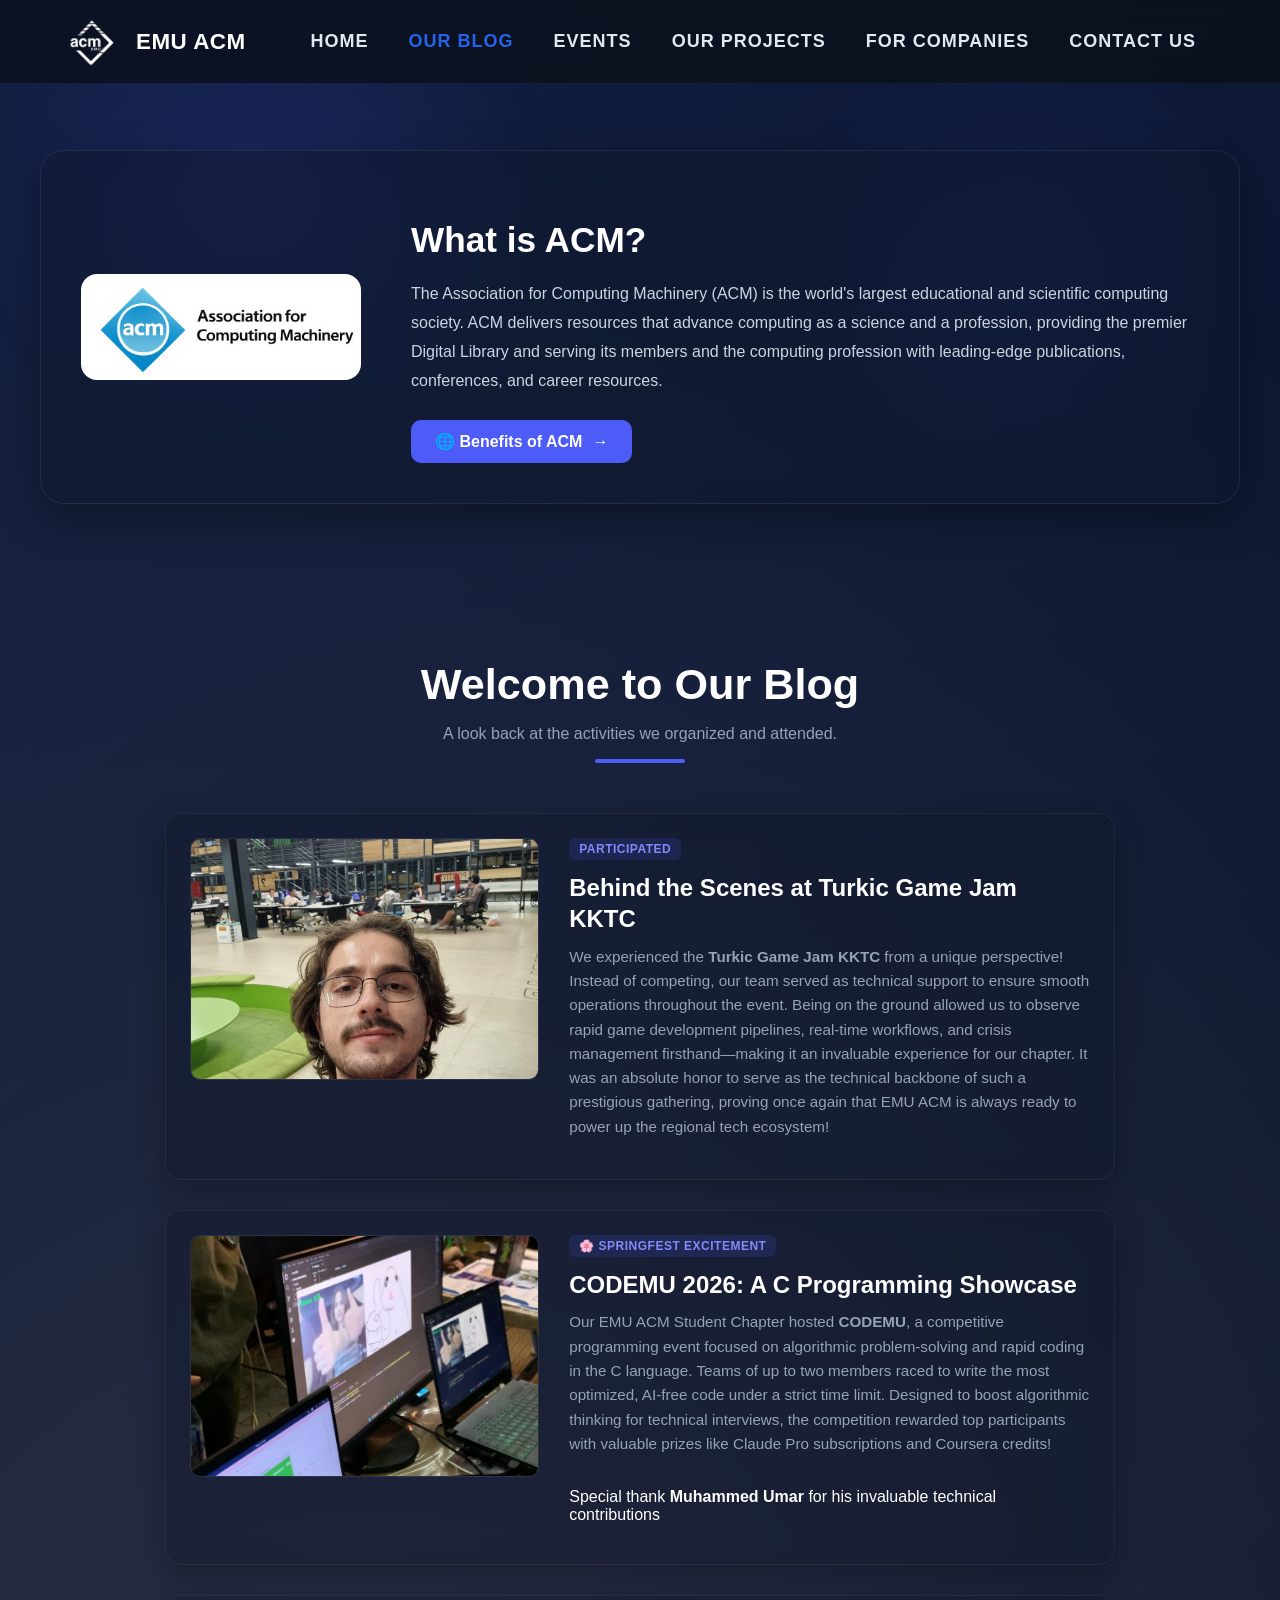
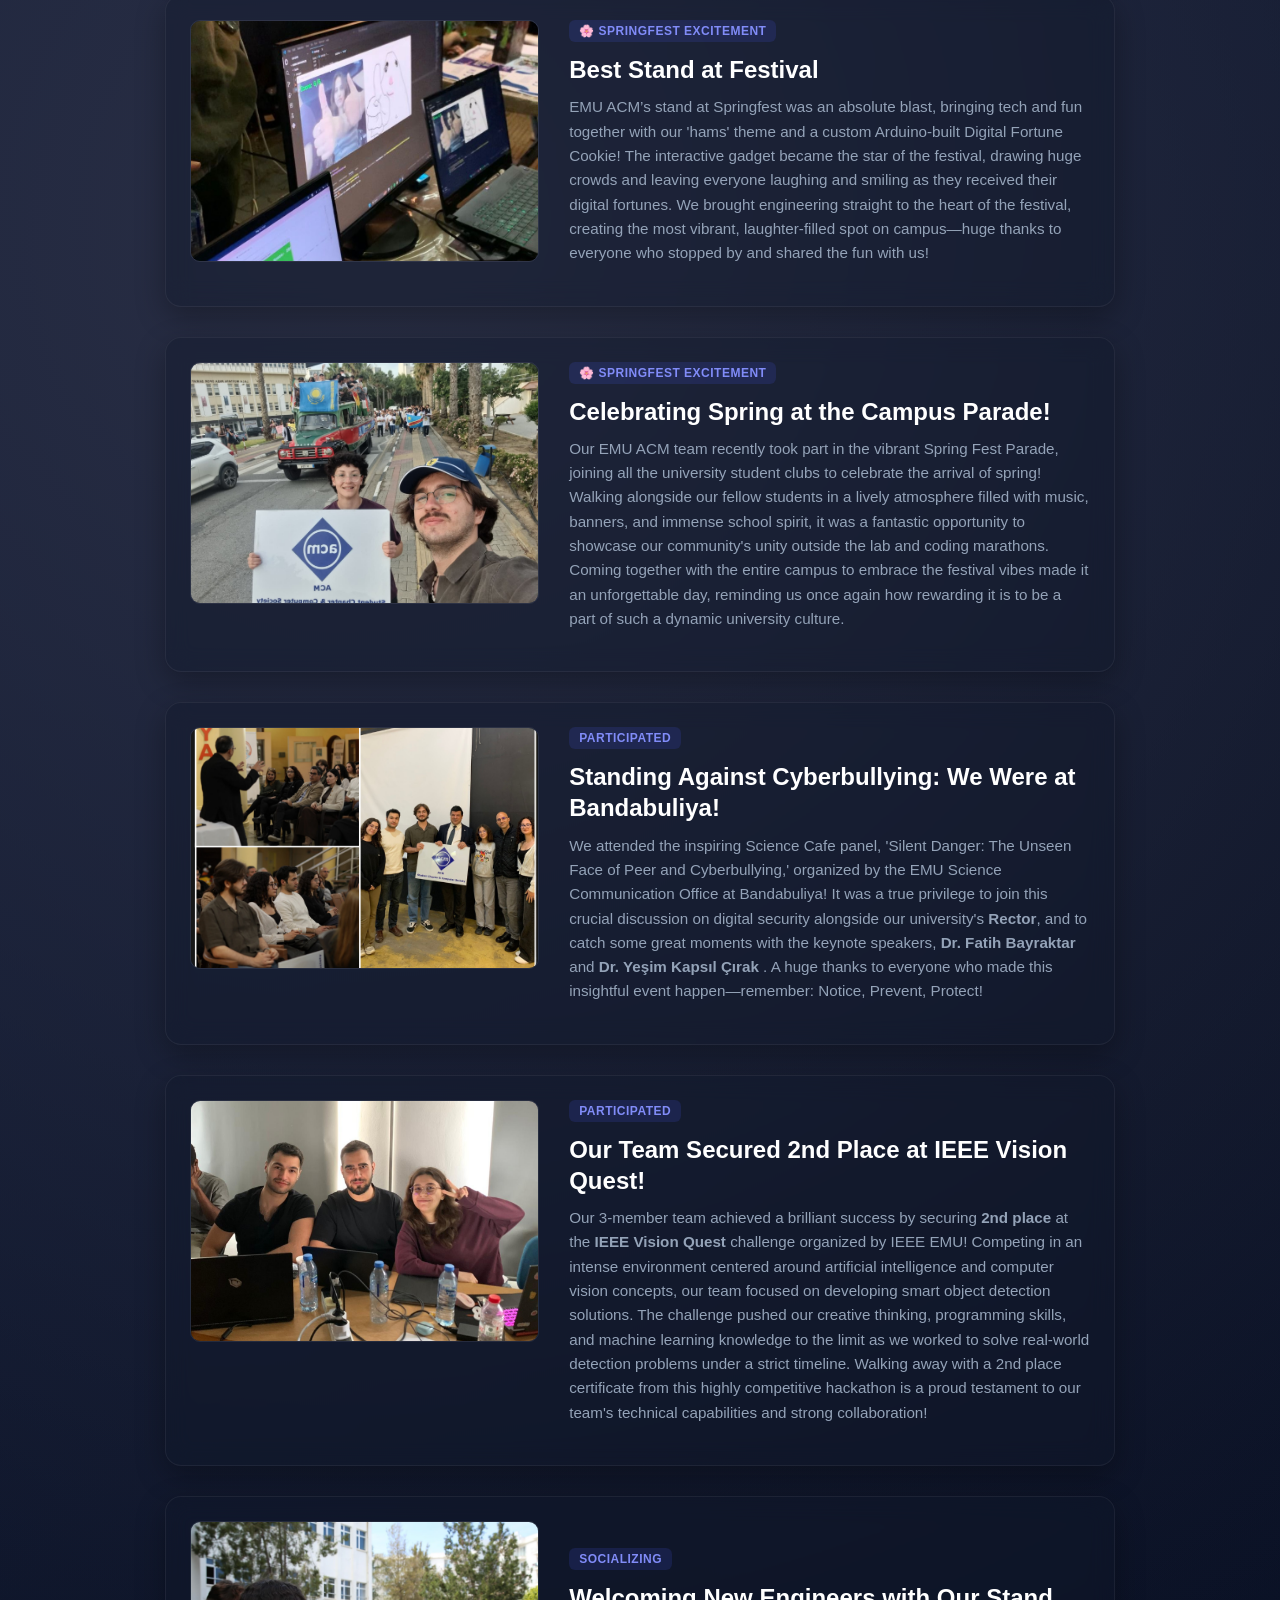
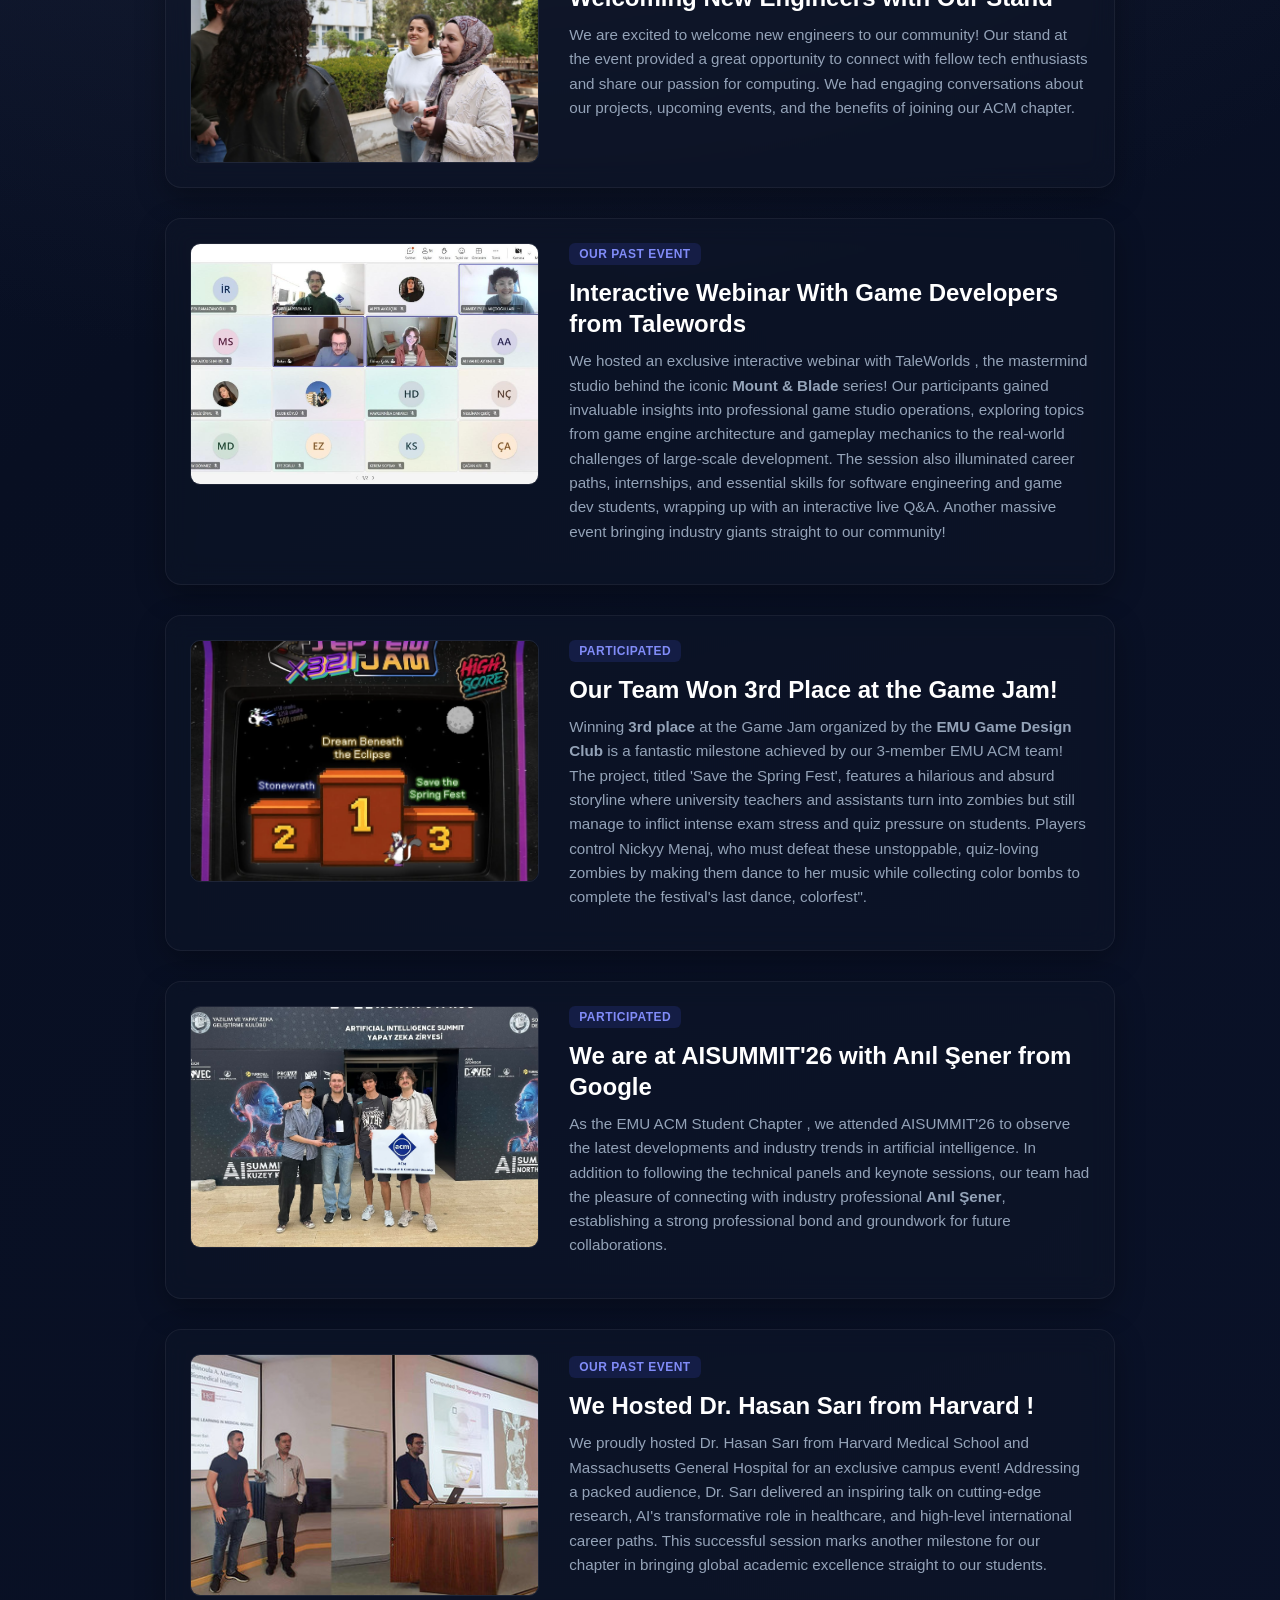
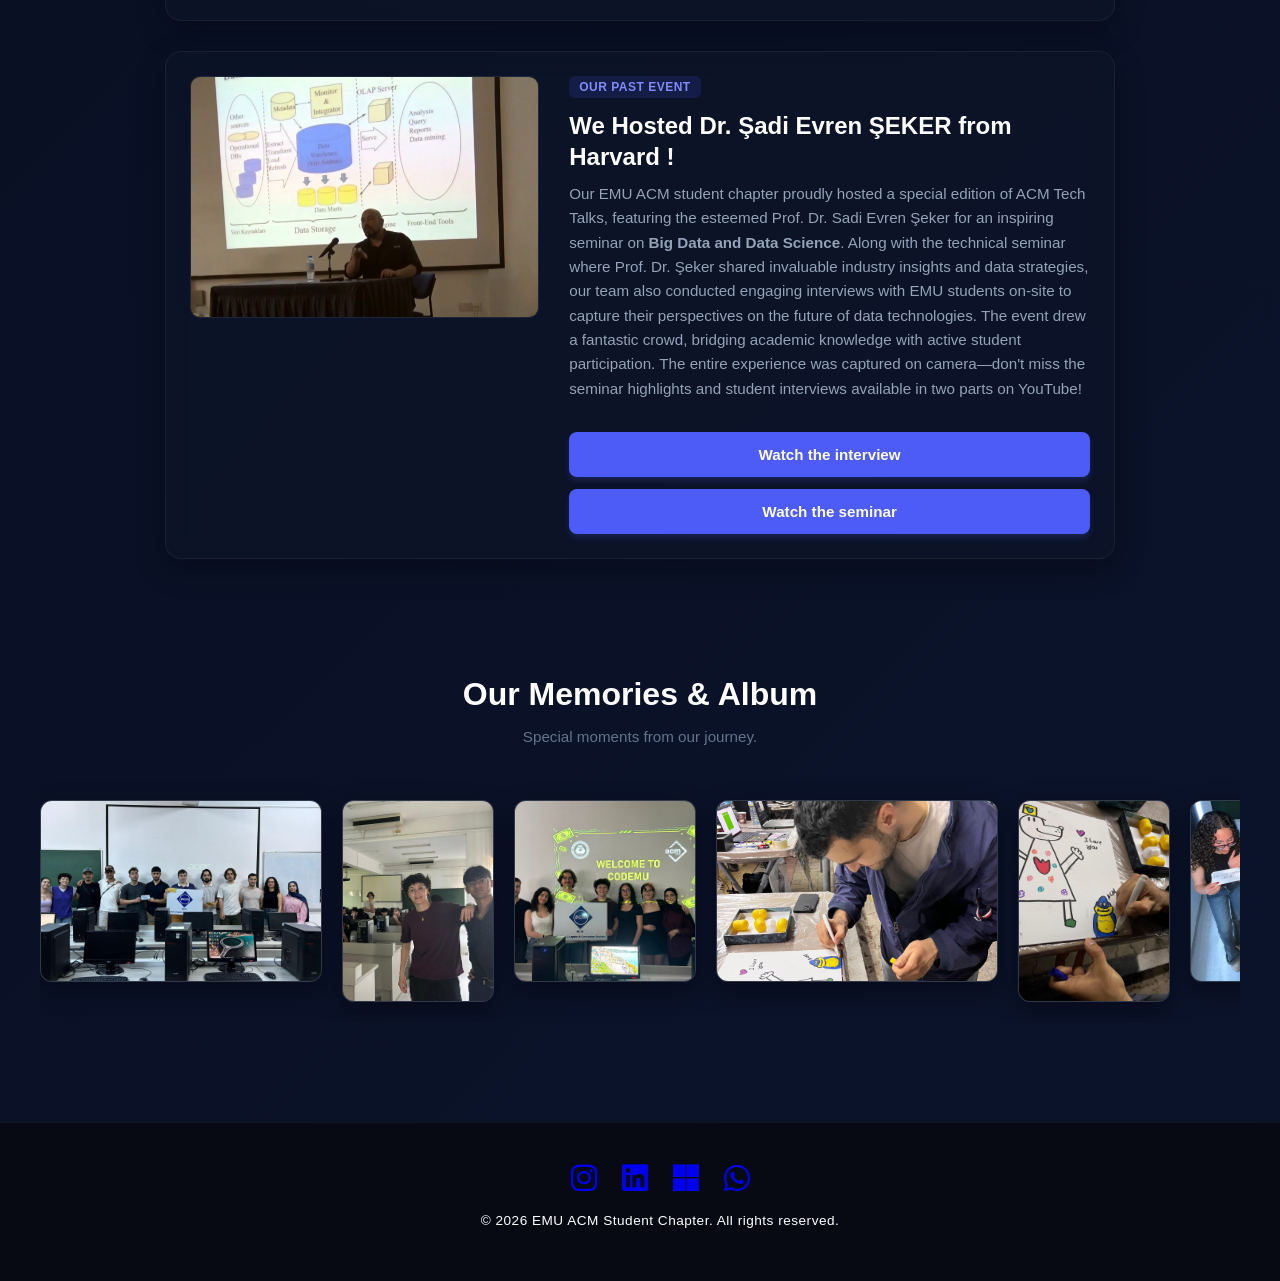
==== commit 252f7412: "update" ====
--- a/blog.html
+++ b/blog.html
@@ -80,10 +80,32 @@
 
 
 
-        <div class="blog-frame-container">
-
-            <div class="blog-image-wrapper">
-                <img src="images/events/11.jpeg" alt="Blog Görseli" class="blog-frame-image">
+
+        <div class="blog-frame-container">
+
+            <div class="blog-image-wrapper">
+                <img src="images/events/13.jpeg" alt="Blog Görseli" class="blog-frame-image">
+            </div>
+
+            <div class="blog-content-wrapper">
+                <span class="blog-meta-tag"> Participated </span>
+                <h3 class="blog-frame-title"> Behind the Scenes at Turkic Game Jam KKTC </h3>
+                <p class="blog-frame-text">
+                    We experienced the <strong>Turkic Game Jam KKTC</strong> from a unique perspective! Instead of 
+                    competing, our team served as technical support to ensure smooth operations throughout the event.
+                     Being on the ground allowed us to observe rapid game development pipelines, real-time workflows,
+                      and crisis management firsthand—making it an invaluable experience for our chapter. It was an 
+                      absolute honor to serve as the technical backbone of such a prestigious gathering, proving once
+                       again that EMU ACM is always ready to power up the regional tech ecosystem!
+                </p>
+            </div>
+
+        </div>
+
+        <div class="blog-frame-container">
+
+            <div class="blog-image-wrapper">
+                <img src="images/events/12.jpeg" alt="Blog Görseli" class="blog-frame-image">
             </div>
 
             <div class="blog-content-wrapper">
@@ -493,7 +515,7 @@
                 </div>
             </div>
         </section>
-            
+
         <script>
             // Mobil Menü Toggle
             const toggle = document.getElementById("menu-toggle");
@@ -513,19 +535,23 @@
         const kanzi = document.getElementById("kanzi-skater");
 
         kanzi.addEventListener("click", () => {
-        kanzi.classList.add("fall");
+            kanzi.classList.add("fall");
         });
     </script>
 
-     <footer>
+    <footer>
         <div class="footer-socials">
             <a href="https://www.instagram.com/emu_acm" target="_blank"><i class="fab fa-instagram"></i></a>
-            <a href="https://www.linkedin.com/company/emu-acm-student-chapter/" target="_blank"><i class="fab fa-linkedin"></i></a>
-            <a href="https://teams.microsoft.com/l/team/19%3A9Vv_E9N7-743a4QBg-4vyO_NdmyQ-X5nA3ak_rE4r1o1%40thread.tacv2/conversations?groupId=bd7922af-b872-4b1f-a3a2-d203bad649ba&tenantId=9696b0a8-9e29-43ab-9fe5-b03aa9431d88" target="_blank"><i class="fab fa-microsoft"></i></a>
-            <a href="https://chat.whatsapp.com/BDj3ghU22f7ATfSMXpbVHL" target="_blank"><i class="fab fa-whatsapp"></i></a>
+            <a href="https://www.linkedin.com/company/emu-acm-student-chapter/" target="_blank"><i
+                    class="fab fa-linkedin"></i></a>
+            <a href="https://teams.microsoft.com/l/team/19%3A9Vv_E9N7-743a4QBg-4vyO_NdmyQ-X5nA3ak_rE4r1o1%40thread.tacv2/conversations?groupId=bd7922af-b872-4b1f-a3a2-d203bad649ba&tenantId=9696b0a8-9e29-43ab-9fe5-b03aa9431d88"
+                target="_blank"><i class="fab fa-microsoft"></i></a>
+            <a href="https://chat.whatsapp.com/BDj3ghU22f7ATfSMXpbVHL" target="_blank"><i
+                    class="fab fa-whatsapp"></i></a>
         </div>
         <p>© 2026 EMU ACM Student Chapter. All rights reserved.</p>
     </footer>
 
 </body>
-</html>
+
+</html>
